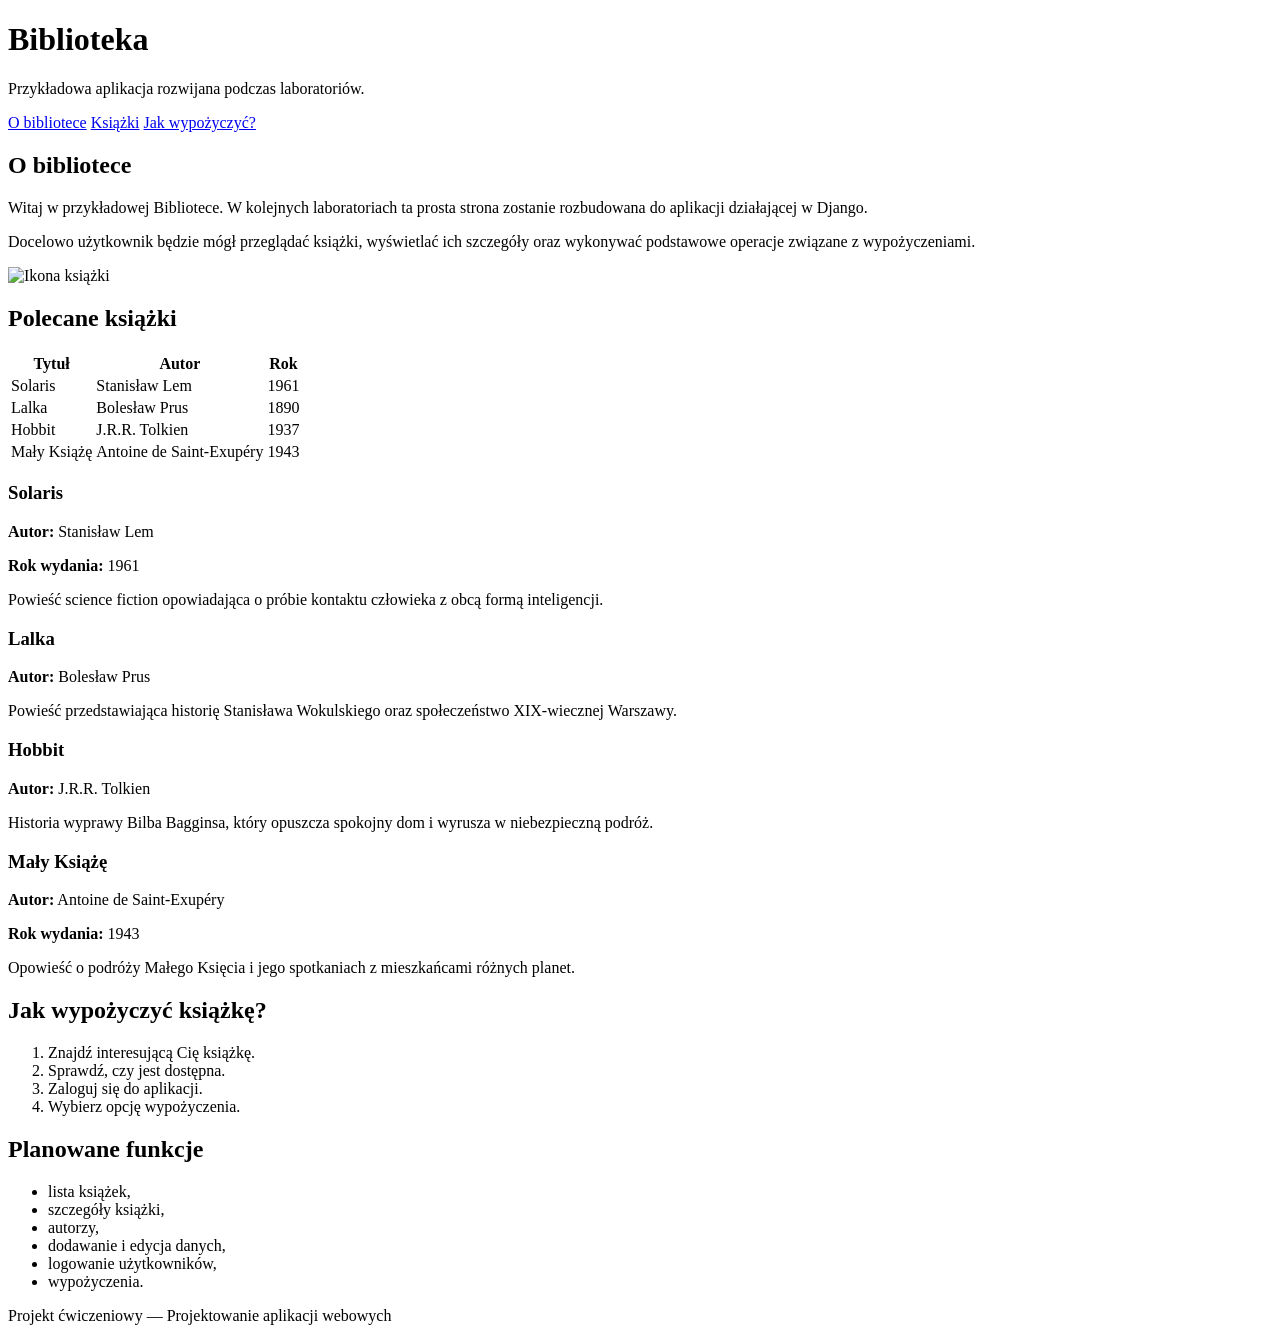
==== frontend/index.html @ 2b17ad4a "Dodano index.html" ====
<!DOCTYPE html>
<html lang="pl">
<head>
    <meta charset="UTF-8">
    <meta name="viewport" content="width=device-width, initial-scale=1.0">
    <title>Biblioteka</title>
</head>
<body>

    <header>
        <h1>Biblioteka</h1>

        <p>
            Przykładowa aplikacja rozwijana podczas laboratoriów.
        </p>

        <nav>
            <a href="#about">O bibliotece</a>
            <a href="#books">Książki</a>
            <a href="#rules">Jak wypożyczyć?</a>
        </nav>
    </header>

    <main>

        <section id="about">
            <h2>O bibliotece</h2>

            <p>
                Witaj w przykładowej Bibliotece.
                W kolejnych laboratoriach ta prosta strona zostanie
                rozbudowana do aplikacji działającej w Django.
            </p>

            <p>
                Docelowo użytkownik będzie mógł przeglądać książki,
                wyświetlać ich szczegóły oraz wykonywać podstawowe
                operacje związane z wypożyczeniami.
            </p>

            <img
                src="https://png.pngtree.com/png-clipart/20190924/original/pngtree-vector-book-icon-png-image_4868895.jpg"
                alt="Ikona książki"
                width="120"
            >
        </section>

        <section id="books">
            <h2>Polecane książki</h2>

            <table>
                <thead>
                    <tr>
                        <th>Tytuł</th>
                        <th>Autor</th>
                        <th>Rok</th>
                    </tr>
                </thead>
                <tbody>
                    <tr>
                        <td>Solaris</td>
                        <td>Stanisław Lem</td>
                        <td>1961</td>
                    </tr>
                    <tr>
                        <td>Lalka</td>
                        <td>Bolesław Prus</td>
                        <td>1890</td>
                    </tr>
                    <tr>
                        <td>Hobbit</td>
                        <td>J.R.R. Tolkien</td>
                        <td>1937</td>
                    </tr>
                    <tr>
                        <td>Mały Książę</td>
                        <td>Antoine de Saint-Exupéry</td>
                        <td>1943</td>
                    </tr>
                </tbody>
            </table>

            <article>
                <h3>Solaris</h3>

                <div class="book-info">
                    <p>
                        <strong>Autor:</strong> Stanisław Lem
                    </p>

                    <p>
                        <strong>Rok wydania:</strong> 1961
                    </p>
                </div>

                <p>
                    Powieść science fiction opowiadająca o próbie
                    kontaktu człowieka z obcą formą inteligencji.
                </p>
            </article>

            <article>
                <h3>Lalka</h3>

                <p>
                    <strong>Autor:</strong> Bolesław Prus
                </p>

                <p>
                    Powieść przedstawiająca historię Stanisława
                    Wokulskiego oraz społeczeństwo XIX-wiecznej Warszawy.
                </p>
            </article>

            <article>
                <h3>Hobbit</h3>

                <p>
                    <strong>Autor:</strong> J.R.R. Tolkien
                </p>

                <p>
                    Historia wyprawy Bilba Bagginsa, który opuszcza
                    spokojny dom i wyrusza w niebezpieczną podróż.
                </p>
            </article>

            <article>
                <h3>Mały Książę</h3>

                <div class="book-info">
                    <p>
                        <strong>Autor:</strong> Antoine de Saint-Exupéry
                    </p>

                    <p>
                        <strong>Rok wydania:</strong> 1943
                    </p>
                </div>

                <p>
                    Opowieść o podróży Małego Księcia i jego spotkaniach
                    z mieszkańcami różnych planet.
                </p>
            </article>
        </section>

        <section id="rules">
            <h2>Jak wypożyczyć książkę?</h2>

            <ol>
                <li>Znajdź interesującą Cię książkę.</li>
                <li>Sprawdź, czy jest dostępna.</li>
                <li>Zaloguj się do aplikacji.</li>
                <li>Wybierz opcję wypożyczenia.</li>
            </ol>
        </section>

        <section>
            <h2>Planowane funkcje</h2>

            <ul>
                <li>lista książek,</li>
                <li>szczegóły książki,</li>
                <li>autorzy,</li>
                <li>dodawanie i edycja danych,</li>
                <li>logowanie użytkowników,</li>
                <li>wypożyczenia.</li>
            </ul>
        </section>

    </main>

    <footer>
        <p>
            Projekt ćwiczeniowy — Projektowanie aplikacji webowych
        </p>
    </footer>

</body>
</html>
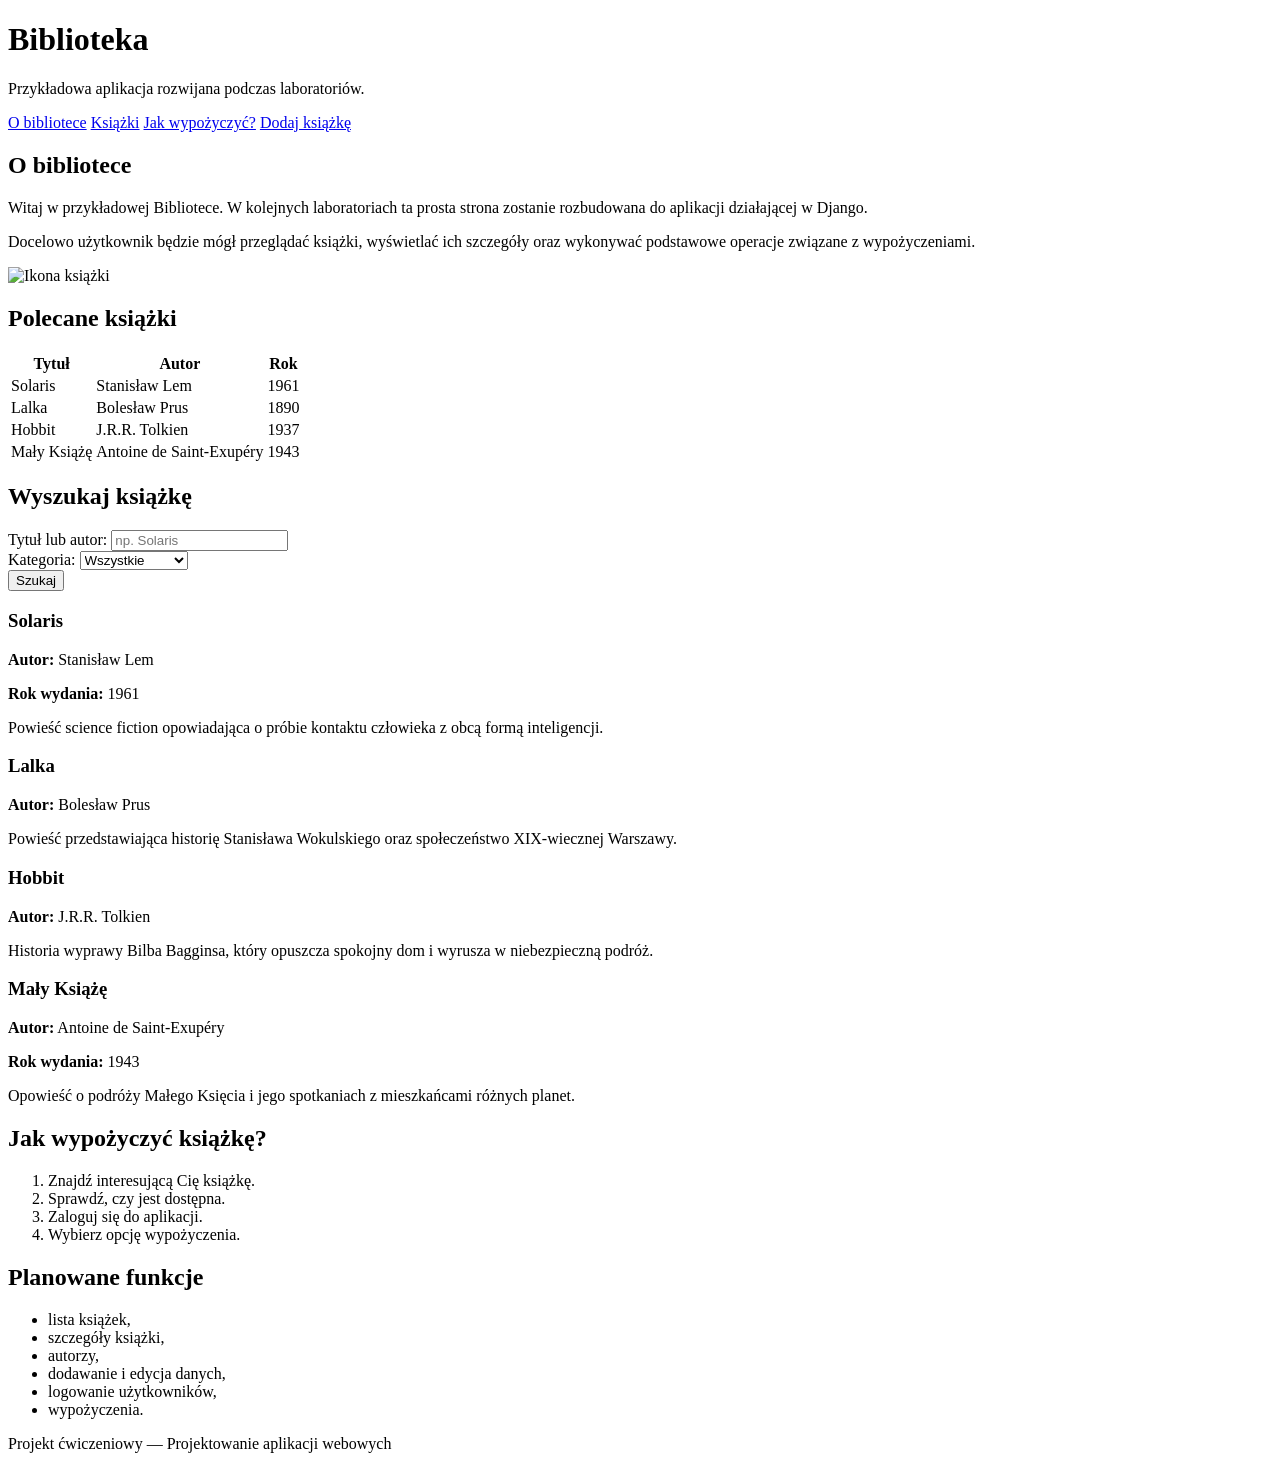
==== commit 92893960: "Dodano add_book.html i zmodyfikowano index.html" ====
--- a/frontend/index.html
+++ b/frontend/index.html
@@ -18,6 +18,9 @@
             <a href="#about">O bibliotece</a>
             <a href="#books">Książki</a>
             <a href="#rules">Jak wypożyczyć?</a>
+            <a href="./add_book.html">
+                Dodaj książkę
+            </a>
         </nav>
     </header>
 
@@ -79,6 +82,58 @@
                     </tr>
                 </tbody>
             </table>
+
+            <section id="search">
+                <h2>Wyszukaj książkę</h2>
+
+                <form method="get">
+
+                    <div>
+                        <label for="query">
+                            Tytuł lub autor:
+                        </label>
+
+                        <input
+                            type="text"
+                            id="query"
+                            name="query"
+                            placeholder="np. Solaris"
+                        >
+                    </div>
+
+                    <div>
+                        <label for="search-category">
+                            Kategoria:
+                        </label>
+
+                        <select
+                            id="search-category"
+                            name="category"
+                        >
+                            <option value="">
+                                Wszystkie
+                            </option>
+
+                            <option value="fantasy">
+                                Fantasy
+                            </option>
+
+                            <option value="science-fiction">
+                                Science fiction
+                            </option>
+
+                            <option value="crime">
+                                Kryminał
+                            </option>
+                        </select>
+                    </div>
+
+                    <button type="submit">
+                        Szukaj
+                    </button>
+
+                </form>
+            </section>
 
             <article>
                 <h3>Solaris</h3>
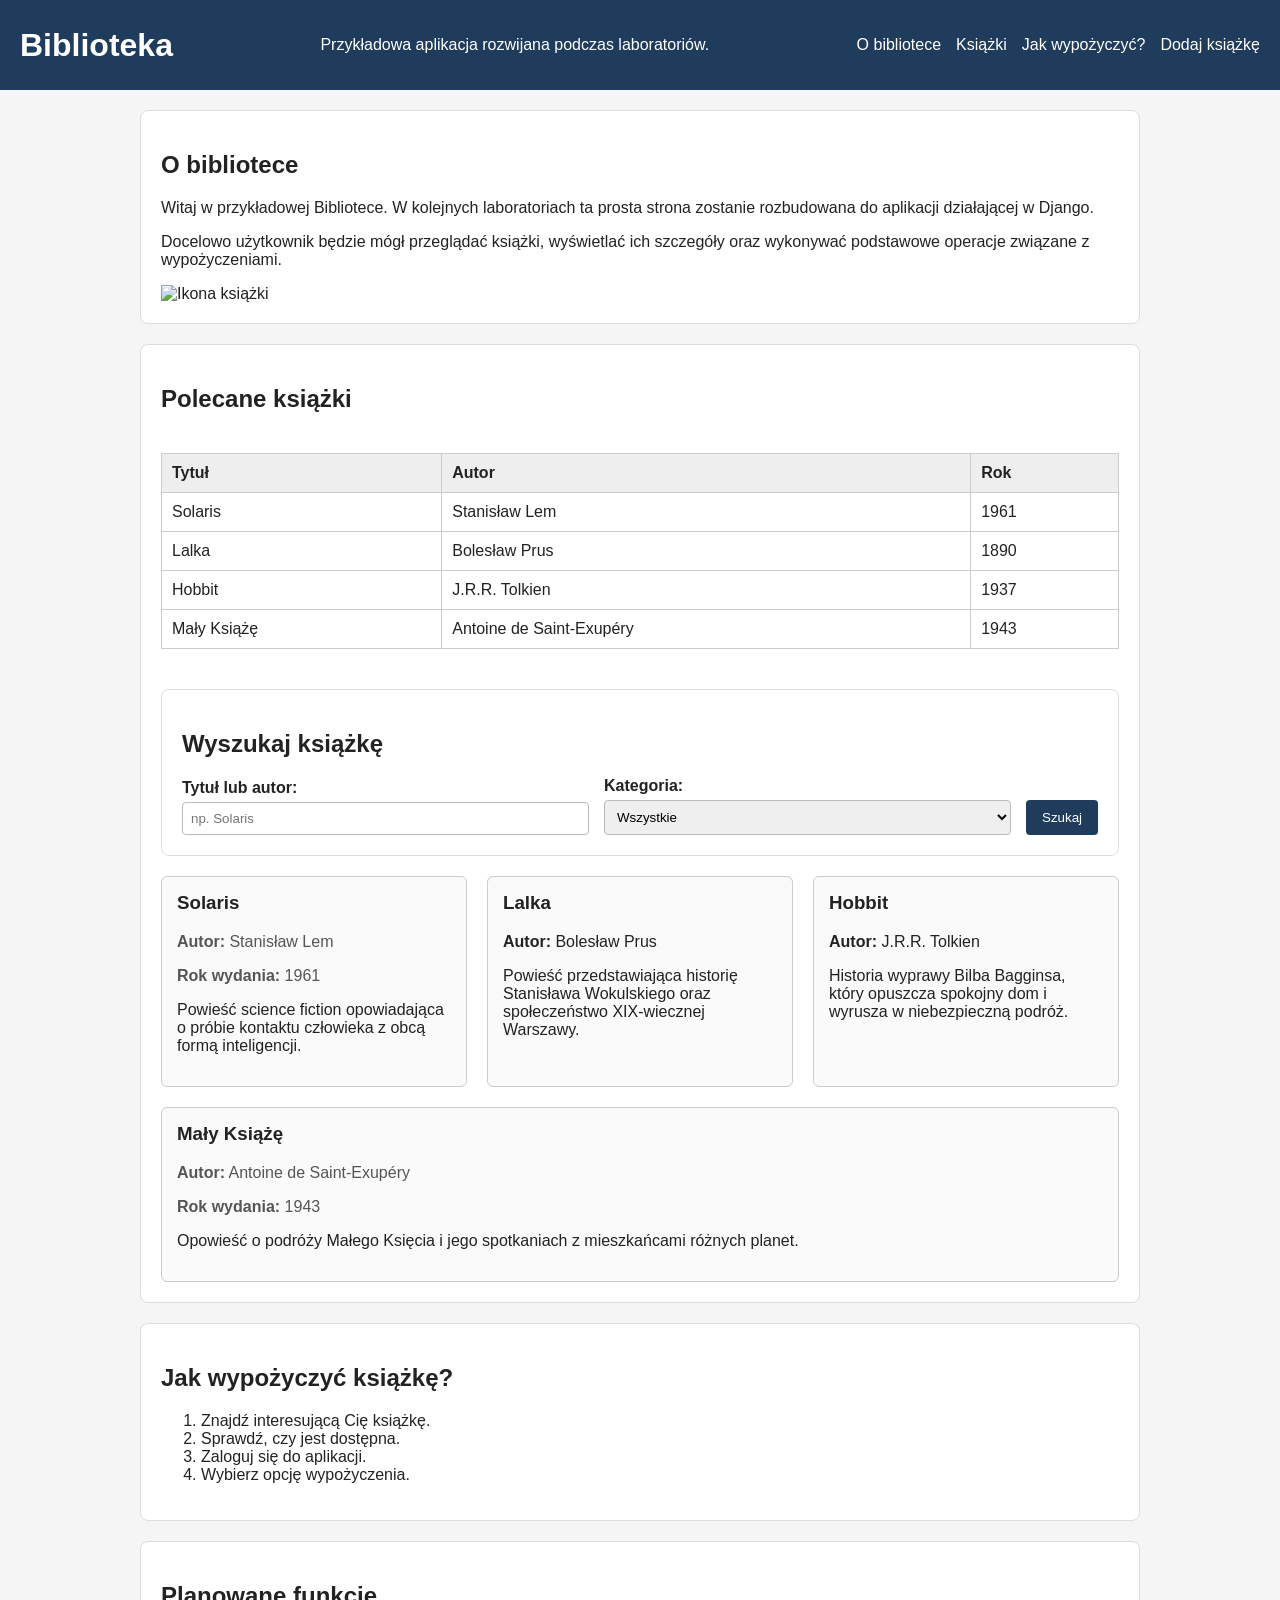
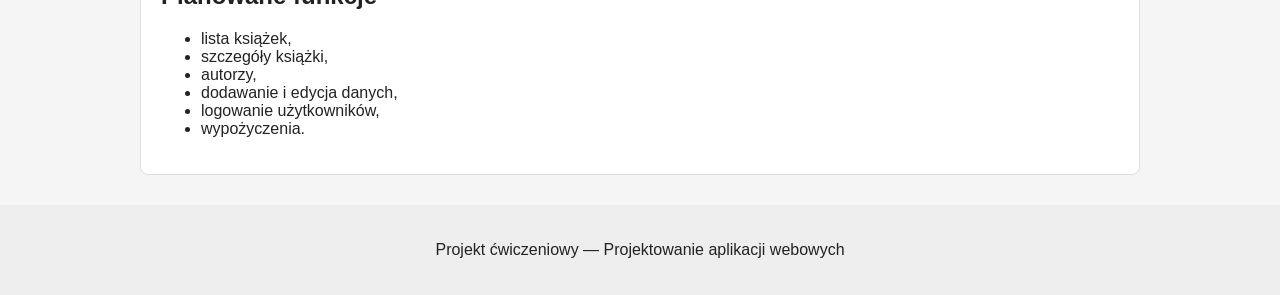
==== commit 3939ef7d: "Dodano arkusze stylów" ====
--- a/frontend/index.html
+++ b/frontend/index.html
@@ -4,6 +4,7 @@
     <meta charset="UTF-8">
     <meta name="viewport" content="width=device-width, initial-scale=1.0">
     <title>Biblioteka</title>
+    <link rel="stylesheet" href="css/styles.css">
 </head>
 <body>
 
@@ -51,6 +52,7 @@
         <section id="books">
             <h2>Polecane książki</h2>
 
+            <div class="table-container">
             <table>
                 <thead>
                     <tr>
@@ -82,11 +84,12 @@
                     </tr>
                 </tbody>
             </table>
+            </div>
 
             <section id="search">
                 <h2>Wyszukaj książkę</h2>
 
-                <form method="get">
+                <form class="search-form" method="get">
 
                     <div>
                         <label for="query">
@@ -135,69 +138,71 @@
                 </form>
             </section>
 
-            <article>
-                <h3>Solaris</h3>
-
-                <div class="book-info">
-                    <p>
-                        <strong>Autor:</strong> Stanisław Lem
-                    </p>
-
-                    <p>
-                        <strong>Rok wydania:</strong> 1961
-                    </p>
-                </div>
-
-                <p>
-                    Powieść science fiction opowiadająca o próbie
-                    kontaktu człowieka z obcą formą inteligencji.
-                </p>
-            </article>
-
-            <article>
-                <h3>Lalka</h3>
-
-                <p>
-                    <strong>Autor:</strong> Bolesław Prus
-                </p>
-
-                <p>
-                    Powieść przedstawiająca historię Stanisława
-                    Wokulskiego oraz społeczeństwo XIX-wiecznej Warszawy.
-                </p>
-            </article>
-
-            <article>
-                <h3>Hobbit</h3>
-
-                <p>
-                    <strong>Autor:</strong> J.R.R. Tolkien
-                </p>
-
-                <p>
-                    Historia wyprawy Bilba Bagginsa, który opuszcza
-                    spokojny dom i wyrusza w niebezpieczną podróż.
-                </p>
-            </article>
-
-            <article>
-                <h3>Mały Książę</h3>
-
-                <div class="book-info">
-                    <p>
-                        <strong>Autor:</strong> Antoine de Saint-Exupéry
-                    </p>
-
-                    <p>
-                        <strong>Rok wydania:</strong> 1943
-                    </p>
-                </div>
-
-                <p>
-                    Opowieść o podróży Małego Księcia i jego spotkaniach
-                    z mieszkańcami różnych planet.
-                </p>
-            </article>
+            <div class="book-list">
+                <article class="book-card">
+                    <h3>Solaris</h3>
+
+                    <div class="book-info">
+                        <p>
+                            <strong>Autor:</strong> Stanisław Lem
+                        </p>
+
+                        <p>
+                            <strong>Rok wydania:</strong> 1961
+                        </p>
+                    </div>
+
+                    <p>
+                        Powieść science fiction opowiadająca o próbie
+                        kontaktu człowieka z obcą formą inteligencji.
+                    </p>
+                </article>
+
+                <article class="book-card">
+                    <h3>Lalka</h3>
+
+                    <p>
+                        <strong>Autor:</strong> Bolesław Prus
+                    </p>
+
+                    <p>
+                        Powieść przedstawiająca historię Stanisława
+                        Wokulskiego oraz społeczeństwo XIX-wiecznej Warszawy.
+                    </p>
+                </article>
+
+                <article class="book-card">
+                    <h3>Hobbit</h3>
+
+                    <p>
+                        <strong>Autor:</strong> J.R.R. Tolkien
+                    </p>
+
+                    <p>
+                        Historia wyprawy Bilba Bagginsa, który opuszcza
+                        spokojny dom i wyrusza w niebezpieczną podróż.
+                    </p>
+                </article>
+
+                <article class="book-card">
+                    <h3>Mały Książę</h3>
+
+                    <div class="book-info">
+                        <p>
+                            <strong>Autor:</strong> Antoine de Saint-Exupéry
+                        </p>
+
+                        <p>
+                            <strong>Rok wydania:</strong> 1943
+                        </p>
+                    </div>
+
+                    <p>
+                        Opowieść o podróży Małego Księcia i jego spotkaniach
+                        z mieszkańcami różnych planet.
+                    </p>
+                </article>
+            </div>
         </section>
 
         <section id="rules">
--- a/frontend/css/styles.css
+++ b/frontend/css/styles.css
@@ -0,0 +1,209 @@
+body {
+    margin: 0;
+
+    background-color: #f5f5f5;
+    color: #222222;
+
+    font-family: Arial, Helvetica, sans-serif;
+}
+
+header {
+    display: flex;
+
+    justify-content: space-between;
+    align-items: center;
+
+    gap: 20px;
+
+    background-color: #1f3c5c;
+    color: white;
+
+    padding: 20px;
+}
+
+header h1 {
+    margin: 0;
+}
+
+nav {
+    display: flex;
+    gap: 15px;
+}
+
+nav a {
+    color: white;
+    text-decoration: none;
+}
+
+nav a:hover {
+    text-decoration: underline;
+}
+
+main {
+    width: 90%;
+    max-width: 1000px;
+
+    margin: 0 auto;
+}
+
+section {
+    background-color: white;
+
+    margin: 20px 0;
+    padding: 20px;
+
+    border: 1px solid #dddddd;
+    border-radius: 8px;
+}
+
+.book-list {
+    display: flex;
+
+    gap: 20px;
+    flex-wrap: wrap;
+}
+
+.book-card {
+    flex: 1 1 250px;
+
+    border: 1px solid #cccccc;
+    border-radius: 6px;
+
+    padding: 15px;
+
+    background-color: #fafafa;
+}
+
+.book-card h3 {
+    margin-top: 0;
+}
+
+.book-info {
+    color: #555555;
+}
+
+table {
+    width: 100%;
+
+    border-collapse: collapse;
+
+    margin: 20px 0;
+}
+
+th,
+td {
+    border: 1px solid #cccccc;
+
+    padding: 10px;
+
+    text-align: left;
+}
+
+th {
+    background-color: #eeeeee;
+}
+
+.table-container {
+    overflow-x: auto;
+}
+
+form {
+    max-width: 600px;
+}
+
+form div {
+    margin-bottom: 15px;
+}
+
+.search-form {
+    display: flex;
+
+    gap: 15px;
+
+    align-items: end;
+
+    max-width: none;
+}
+
+.search-form div {
+    flex: 1;
+    margin-bottom: 0;
+}
+
+label {
+    display: block;
+
+    margin-bottom: 5px;
+
+    font-weight: bold;
+}
+
+input[type="text"],
+input[type="email"],
+input[type="password"],
+input[type="number"],
+input[type="date"],
+select,
+textarea {
+    width: 100%;
+
+    padding: 8px;
+
+    border: 1px solid #bbbbbb;
+    border-radius: 4px;
+
+    box-sizing: border-box;
+}
+
+button,
+.button-link {
+    display: inline-block;
+
+    background-color: #1f3c5c;
+    color: white;
+
+    border: none;
+    border-radius: 4px;
+
+    padding: 10px 16px;
+
+    text-decoration: none;
+
+    cursor: pointer;
+}
+
+button:hover,
+.button-link:hover {
+    background-color: #315c87;
+}
+
+footer {
+    margin-top: 30px;
+    padding: 20px;
+
+    text-align: center;
+
+    background-color: #eeeeee;
+}
+
+@media (max-width: 700px) {
+
+    header {
+        flex-direction: column;
+        align-items: flex-start;
+    }
+
+    nav {
+        flex-direction: column;
+    }
+
+    .search-form {
+        flex-direction: column;
+        align-items: stretch;
+    }
+
+    main {
+        width: 95%;
+    }
+
+}
